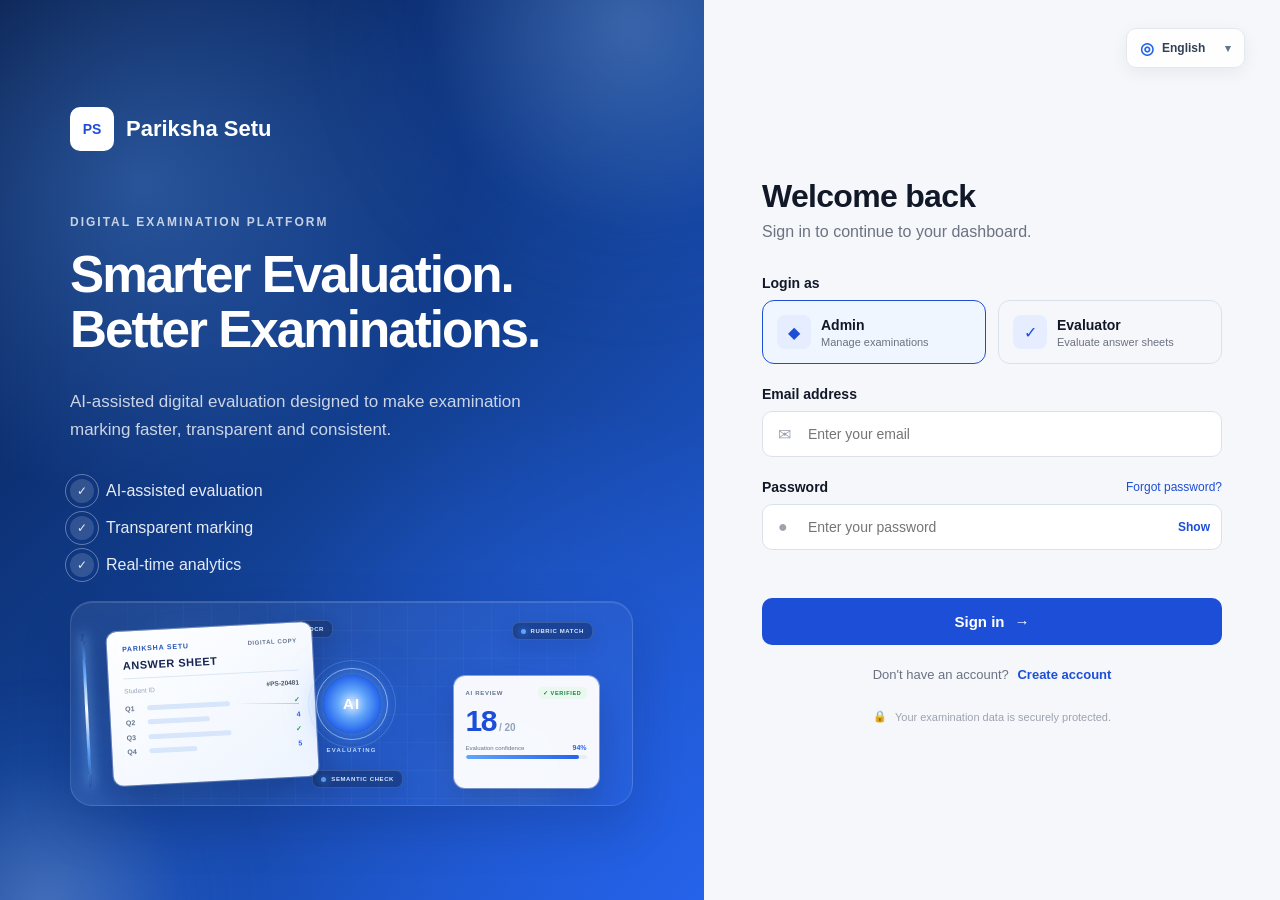
==== index.html @ c7a34004 "BUILD BASIC" ====
<!DOCTYPE html>
<html lang="en">

<head>
    <meta charset="UTF-8">

    <meta
        name="viewport"
        content="width=device-width, initial-scale=1.0"
    >

    <title>Pariksha Setu | Login</title>

    <!-- CSS -->
    <link rel="stylesheet" href="style.css">
</head>


<body>

    <!-- ==========================================
         MAIN LOGIN PAGE
    =========================================== -->

    <main class="login-page">


        <!-- ======================================
             LEFT BRANDING SECTION
        ======================================= -->

        <section class="brand-section">

            <div class="brand-content">


                <!-- =================================
                     LOGO
                ================================== -->

                <div class="logo">

                    <span class="logo-icon">
                        PS
                    </span>

                    <span class="logo-text">
                        Pariksha Setu
                    </span>

                </div>


                <!-- =================================
                     BRAND MESSAGE
                ================================== -->

                <div class="brand-message">

                    <p class="eyebrow">
                        DIGITAL EXAMINATION PLATFORM
                    </p>


                    <h1>
                        Smarter Evaluation.<br>
                        Better Examinations.
                    </h1>


                    <p class="description">
                        AI-assisted digital evaluation designed to make
                        examination marking faster, transparent and consistent.
                    </p>

                </div>


                <!-- =================================
                     FEATURES
                ================================== -->

                <div class="features">


                    <div class="feature">

                        <span>
                            ✓
                        </span>

                        <p>
                            AI-assisted evaluation
                        </p>

                    </div>


                    <div class="feature">

                        <span>
                            ✓
                        </span>

                        <p>
                            Transparent marking
                        </p>

                    </div>


                    <div class="feature">

                        <span>
                            ✓
                        </span>

                        <p>
                            Real-time analytics
                        </p>

                    </div>


                </div>


                <!-- ==========================================
                     AI EVALUATION VISUAL
                =========================================== -->

                <div
                    class="evaluation-visual"
                    aria-label="AI-assisted examination evaluation"
                >

                    <!-- Decorative background elements -->

                    <div class="visual-grid"></div>

                    <div class="visual-glow glow-one"></div>

                    <div class="visual-glow glow-two"></div>


                    <!-- =================================
                         ANSWER SHEET
                    ================================== -->

                    <div class="answer-sheet-card">

                        <div class="sheet-top">

                            <div class="sheet-brand">
                                PARIKSHA SETU
                            </div>

                            <div class="sheet-status">
                                DIGITAL COPY
                            </div>

                        </div>


                        <div class="sheet-title">
                            ANSWER SHEET
                        </div>


                        <div class="sheet-meta">

                            <span>
                                Student ID
                            </span>

                            <strong>
                                #PS-20481
                            </strong>

                        </div>


                        <div class="answer-lines">

                            <div class="answer-row">

                                <span class="question-number">
                                    Q1
                                </span>

                                <span class="answer-line long"></span>

                                <span class="check-mark">
                                    ✓
                                </span>

                            </div>


                            <div class="answer-row">

                                <span class="question-number">
                                    Q2
                                </span>

                                <span class="answer-line medium"></span>

                                <span class="mark-value">
                                    4
                                </span>

                            </div>


                            <div class="answer-row">

                                <span class="question-number">
                                    Q3
                                </span>

                                <span class="answer-line long"></span>

                                <span class="check-mark">
                                    ✓
                                </span>

                            </div>


                            <div class="answer-row">

                                <span class="question-number">
                                    Q4
                                </span>

                                <span class="answer-line short"></span>

                                <span class="mark-value">
                                    5
                                </span>

                            </div>

                        </div>


                        <!-- Scanning beam -->

                        <div class="scan-beam"></div>

                    </div>



                    <!-- =================================
                         AI PROCESSING CORE
                    ================================== -->

                    <div class="ai-processing">

                        <div class="ai-connection connection-one"></div>

                        <div class="ai-core">

                            <span class="ai-core-ring"></span>

                            <span class="ai-core-ring ring-two"></span>

                            <strong>
                                AI
                            </strong>

                        </div>

                        <div class="ai-label">
                            EVALUATING
                        </div>

                    </div>



                    <!-- =================================
                         AI DATA TAGS
                    ================================== -->

                    <div class="data-tag tag-ocr">

                        <span class="tag-dot"></span>

                        OCR

                    </div>


                    <div class="data-tag tag-semantic">

                        <span class="tag-dot"></span>

                        SEMANTIC CHECK

                    </div>


                    <div class="data-tag tag-rubric">

                        <span class="tag-dot"></span>

                        RUBRIC MATCH

                    </div>



                    <!-- =================================
                         RESULT CARD
                    ================================== -->

                    <div class="evaluation-result">

                        <div class="result-header">

                            <span>
                                AI REVIEW
                            </span>

                            <span class="verified-badge">
                                ✓ VERIFIED
                            </span>

                        </div>


                        <div class="result-score">

                            <strong>
                                18
                            </strong>

                            <span>
                                / 20
                            </span>

                        </div>


                        <div class="confidence">

                            <div class="confidence-label">

                                <span>
                                    Evaluation confidence
                                </span>

                                <strong>
                                    94%
                                </strong>

                            </div>


                            <div class="confidence-bar">

                                <span></span>

                            </div>

                        </div>

                    </div>



                    <!-- =================================
                         FLOW CONNECTION
                    ================================== -->

                    <div class="evaluation-flow">

                        <span></span>
                        <span></span>
                        <span></span>

                    </div>


                </div>


            </div>

        </section>



        <!-- ======================================
             LOGIN SECTION
        ======================================= -->

        <section class="login-section">


            <!-- =================================
                 LANGUAGE SELECTOR
            ================================== -->

            <div
                class="language-selector"
                id="languageSelector"
            >

                <button
                    type="button"
                    class="language-button"
                    id="languageButton"
                    aria-label="Change language"
                    aria-expanded="false"
                >

                    <span class="language-globe">
                        ◎
                    </span>

                    <span class="language-current">
                        English
                    </span>

                    <span class="language-arrow">
                        ▾
                    </span>

                </button>


                <div
                    class="language-menu"
                    id="languageMenu"
                >

                    <button
                        type="button"
                        class="language-option"
                        data-language="en"
                    >
                        English
                    </button>


                    <button
                        type="button"
                        class="language-option"
                        data-language="hi"
                    >
                        हिन्दी
                    </button>


                    <button
                        type="button"
                        class="language-option"
                        data-language="pa"
                    >
                        ਪੰਜਾਬੀ
                    </button>


                    <button
                        type="button"
                        class="language-option"
                        data-language="mr"
                    >
                        मराठी
                    </button>


                    <button
                        type="button"
                        class="language-option"
                        data-language="gu"
                    >
                        ગુજરાતી
                    </button>


                    <button
                        type="button"
                        class="language-option"
                        data-language="bn"
                    >
                        বাংলা
                    </button>


                    <button
                        type="button"
                        class="language-option"
                        data-language="ta"
                    >
                        தமிழ்
                    </button>


                    <button
                        type="button"
                        class="language-option"
                        data-language="te"
                    >
                        తెలుగు
                    </button>

                </div>

            </div>



            <!-- =================================
                 LOGIN CARD
            ================================== -->

            <div class="login-card">


                <!-- =================================
                     MOBILE LOGO
                ================================== -->

                <div class="mobile-logo">

                    <span class="logo-icon">
                        PS
                    </span>

                    <span class="logo-text">
                        Pariksha Setu
                    </span>

                </div>



                <!-- =================================
                     LOGIN HEADER
                ================================== -->

                <div class="login-header">

                    <h2>
                        Welcome back
                    </h2>

                    <p>
                        Sign in to continue to your dashboard.
                    </p>

                </div>



                <!-- =================================
                     LOGIN FORM
                ================================== -->

                <form id="loginForm">


                    <!-- =================================
                         ROLE SELECTION
                    ================================== -->

                    <div class="form-group">

                        <label>
                            Login as
                        </label>


                        <div class="role-selector">


                            <!-- ADMIN -->

                            <label class="role-option active">

                                <input
                                    type="radio"
                                    name="role"
                                    value="admin"
                                    checked
                                >


                                <span class="role-content">

                                    <span class="role-icon">
                                        ◆
                                    </span>


                                    <span>

                                        <strong>
                                            Admin
                                        </strong>

                                        <small>
                                            Manage examinations
                                        </small>

                                    </span>

                                </span>

                            </label>



                            <!-- EVALUATOR -->

                            <label class="role-option">

                                <input
                                    type="radio"
                                    name="role"
                                    value="evaluator"
                                >


                                <span class="role-content">

                                    <span class="role-icon">
                                        ✓
                                    </span>


                                    <span>

                                        <strong>
                                            Evaluator
                                        </strong>

                                        <small>
                                            Evaluate answer sheets
                                        </small>

                                    </span>

                                </span>

                            </label>


                        </div>

                    </div>



                    <!-- =================================
                         EMAIL
                    ================================== -->

                    <div class="form-group">

                        <label for="email">
                            Email address
                        </label>


                        <div class="input-wrapper">

                            <span class="input-icon">
                                ✉
                            </span>


                            <input
                                type="email"
                                id="email"
                                name="email"
                                placeholder="Enter your email"
                                autocomplete="email"
                                required
                            >

                        </div>

                    </div>



                    <!-- =================================
                         PASSWORD
                    ================================== -->

                    <div class="form-group">


                        <div class="password-label">

                            <label for="password">
                                Password
                            </label>


                            <a
                                href="#"
                                id="forgotPassword"
                            >
                                Forgot password?
                            </a>

                        </div>


                        <div class="input-wrapper">


                            <span class="input-icon">
                                ●
                            </span>


                            <input
                                type="password"
                                id="password"
                                name="password"
                                placeholder="Enter your password"
                                autocomplete="current-password"
                                required
                            >


                            <button
                                type="button"
                                class="password-toggle"
                                id="togglePassword"
                                aria-label="Show password"
                            >
                                Show
                            </button>


                        </div>

                    </div>



                    <!-- =================================
                         ERROR MESSAGE
                    ================================== -->

                    <p
                        id="loginError"
                        class="login-error"
                    ></p>



                    <!-- =================================
                         LOGIN BUTTON
                    ================================== -->

                    <button
                        type="submit"
                        class="login-button"
                    >

                        <span>
                            Sign in
                        </span>

                        <span>
                            →
                        </span>

                    </button>


                </form>



                <!-- =================================
                     CREATE ACCOUNT
                ================================== -->

                <div class="create-account">

                    <span>
                        Don't have an account?
                    </span>


                    <a href="register.html">
                        Create account
                    </a>

                </div>



                <!-- =================================
                     SECURITY MESSAGE
                ================================== -->

                <div class="security-note">

                    <span>
                        🔒
                    </span>


                    <p>
                        Your examination data is securely protected.
                    </p>

                </div>


            </div>

        </section>

    </main>



    <!-- ==========================================
         JAVASCRIPT
    =========================================== -->

    <!-- Existing login functionality -->
    <script src="login.js"></script>

    <!-- Language system -->
    <script src="language.js"></script>

</body>

</html>
---- style.css ----
* {
    margin: 0;
    padding: 0;
    box-sizing: border-box;
}

:root {
    --primary: #1d4ed8;
    --primary-dark: #1e40af;
    --background: #f5f7fb;
    --white: #ffffff;
    --text: #111827;
    --muted: #6b7280;
    --border: #dbe1ea;
}

body {
    font-family: Inter, Arial, sans-serif;
    background: var(--background);
    color: var(--text);
}

.create-account {
    text-align: center;
    margin-top: 22px;
    font-size: 13px;
    color: var(--muted);
}

.create-account a {
    color: var(--primary);
    font-weight: 600;
    text-decoration: none;
    margin-left: 5px;
}

.create-account a:hover {
    text-decoration: underline;
}


/* =========================
   PAGE
========================= */

.login-page {
    min-height: 100vh;
    display: grid;
    grid-template-columns: 1.1fr 0.9fr;
}


/* =========================
   BRAND SECTION
========================= */

.brand-section {
    background: linear-gradient(
        145deg,
        #0f2f73 0%,
        #1746a2 55%,
        #2563eb 100%
    );

    color: white;
    display: flex;
    align-items: center;
    padding: 70px 10%;
}

.brand-content {
    max-width: 600px;
}


/* Logo */

.logo {
    display: flex;
    align-items: center;
    gap: 12px;
    margin-bottom: 100px;
}

.logo-icon {
    width: 44px;
    height: 44px;

    display: flex;
    align-items: center;
    justify-content: center;

    background: white;
    color: var(--primary);

    border-radius: 10px;

    font-weight: 800;
    font-size: 14px;
}

.logo-text {
    font-size: 22px;
    font-weight: 700;
}


/* Heading */

.eyebrow {
    font-size: 12px;
    font-weight: 700;
    letter-spacing: 2px;
    opacity: 0.75;

    margin-bottom: 18px;
}

.brand-message h1 {
    font-size: clamp(40px, 4vw, 62px);
    line-height: 1.08;
    letter-spacing: -2px;

    margin-bottom: 24px;
}

.description {
    max-width: 500px;

    font-size: 17px;
    line-height: 1.7;

    color: rgba(255, 255, 255, 0.78);
}


/* Features */

.features {
    margin-top: 45px;

    display: flex;
    flex-direction: column;
    gap: 16px;
}

.feature {
    display: flex;
    align-items: center;
    gap: 12px;

    color: rgba(255, 255, 255, 0.9);
}

.feature span {
    width: 24px;
    height: 24px;

    display: flex;
    align-items: center;
    justify-content: center;

    border-radius: 50%;

    background: rgba(255, 255, 255, 0.15);

    font-size: 12px;
}


/* =========================
   LOGIN SECTION
========================= */

.login-section {
    display: flex;
    align-items: center;
    justify-content: center;

    padding: 50px;
}

.login-card {
    width: 100%;
    max-width: 460px;
}


/* Header */

.login-header {
    margin-bottom: 34px;
}

.login-header h2 {
    font-size: 32px;
    letter-spacing: -0.7px;

    margin-bottom: 8px;
}

.login-header p {
    color: var(--muted);
}


/* Mobile logo */

.mobile-logo {
    display: none;
}


/* =========================
   FORM
========================= */

.form-group {
    margin-bottom: 22px;
}

.form-group > label {
    display: block;

    font-size: 14px;
    font-weight: 600;

    margin-bottom: 9px;
}


/* Role selector */

.role-selector {
    display: grid;
    grid-template-columns: 1fr 1fr;
    gap: 12px;
}

.role-option {
    border: 1px solid var(--border);
    border-radius: 12px;

    padding: 14px;

    cursor: pointer;

    transition: 0.2s ease;
}

.role-option input {
    display: none;
}

.role-option.active {
    border-color: var(--primary);
    background: #eff6ff;
}

.role-content {
    display: flex;
    align-items: center;
    gap: 10px;
}

.role-icon {
    width: 34px;
    height: 34px;

    display: flex;
    align-items: center;
    justify-content: center;

    background: #e5edff;
    color: var(--primary);

    border-radius: 8px;
}

.role-content strong {
    display: block;
    font-size: 14px;
}

.role-content small {
    display: block;

    color: var(--muted);

    font-size: 11px;
    margin-top: 3px;
}


/* Inputs */

.input-wrapper {
    position: relative;
}

.input-wrapper input {
    width: 100%;

    padding: 14px 45px;

    border: 1px solid var(--border);
    border-radius: 10px;

    outline: none;

    font-size: 14px;

    transition: 0.2s ease;
}

.input-wrapper input:focus {
    border-color: var(--primary);

    box-shadow: 0 0 0 3px rgba(37, 99, 235, 0.1);
}

.input-icon {
    position: absolute;

    left: 16px;
    top: 50%;

    transform: translateY(-50%);

    color: #9ca3af;
}

.password-toggle {
    position: absolute;

    right: 12px;
    top: 50%;

    transform: translateY(-50%);

    border: none;
    background: none;

    color: var(--primary);

    font-size: 12px;
    font-weight: 600;

    cursor: pointer;
}


/* Forgot password */

.password-label {
    display: flex;
    align-items: center;
    justify-content: space-between;

    margin-bottom: 9px;
}

.password-label label {
    font-size: 14px;
    font-weight: 600;
}

.password-label a {
    font-size: 12px;
    color: var(--primary);

    text-decoration: none;
}


/* Error */

.login-error {
    min-height: 18px;

    color: #dc2626;

    font-size: 13px;

    margin-bottom: 8px;
}


/* Login button */

.login-button {
    width: 100%;

    border: none;
    border-radius: 10px;

    padding: 15px;

    background: var(--primary);
    color: white;

    font-size: 15px;
    font-weight: 700;

    cursor: pointer;

    display: flex;
    align-items: center;
    justify-content: center;
    gap: 10px;

    transition: 0.2s ease;
}

.login-button:hover {
    background: var(--primary-dark);
    transform: translateY(-1px);
}


/* Security */

.security-note {
    display: flex;
    justify-content: center;
    align-items: center;

    gap: 8px;

    margin-top: 28px;

    color: #9ca3af;

    font-size: 11px;
}


/* =========================
   RESPONSIVE
========================= */

@media (max-width: 900px) {

    .login-page {
        grid-template-columns: 1fr;
    }

    .brand-section {
        display: none;
    }

    .login-section {
        min-height: 100vh;

        padding: 30px 20px;
    }

    .mobile-logo {
        display: flex;
        align-items: center;
        gap: 10px;

        margin-bottom: 50px;
    }

    .mobile-logo .logo-icon {
        width: 38px;
        height: 38px;
    }

    .mobile-logo .logo-text {
        color: var(--text);
        font-size: 20px;
    }
}


@media (max-width: 450px) {

    .role-selector {
        grid-template-columns: 1fr;
    }

    .login-header h2 {
        font-size: 28px;
    }
}
/* =========================================================
   PARIKSHA SETU — CINEMATIC AI LOGIN ANIMATION
========================================================= */

.login-page {
    position: relative;
    overflow: hidden;
}


/* =========================================================
   LEFT SIDE — ANIMATED AI ENVIRONMENT
========================================================= */

.brand-section {
    position: relative;
    overflow: hidden;

    background:
        radial-gradient(
            circle at 20% 20%,
            rgba(96, 165, 250, 0.35),
            transparent 35%
        ),
        radial-gradient(
            circle at 80% 80%,
            rgba(37, 99, 235, 0.45),
            transparent 35%
        ),
        linear-gradient(
            135deg,
            #061b49,
            #123f91,
            #2563eb
        );
}


/* =========================================================
   GIANT ORB 1
========================================================= */

.brand-section::before {

    content: "";

    position: absolute;

    width: 650px;
    height: 650px;

    border-radius: 50%;

    top: -300px;
    right: -250px;

    background:
        radial-gradient(
            circle,
            rgba(147, 197, 253, 0.32),
            rgba(37, 99, 235, 0.08) 45%,
            transparent 70%
        );

    filter: blur(8px);

    animation:
        orbitalMovement 12s ease-in-out infinite,
        orbPulse 5s ease-in-out infinite;

    pointer-events: none;
}


@keyframes orbitalMovement {

    0% {
        transform: translate(0, 0) rotate(0deg);
    }

    25% {
        transform: translate(-80px, 80px) rotate(90deg);
    }

    50% {
        transform: translate(-20px, 160px) rotate(180deg);
    }

    75% {
        transform: translate(70px, 80px) rotate(270deg);
    }

    100% {
        transform: translate(0, 0) rotate(360deg);
    }

}


@keyframes orbPulse {

    0%,
    100% {
        opacity: 0.55;
        scale: 1;
    }

    50% {
        opacity: 1;
        scale: 1.15;
    }

}


/* =========================================================
   GIANT ORB 2
========================================================= */

.brand-section::after {

    content: "";

    position: absolute;

    width: 450px;
    height: 450px;

    border-radius: 50%;

    bottom: -230px;
    left: -180px;

    background:
        radial-gradient(
            circle,
            rgba(191, 219, 254, 0.28),
            rgba(59, 130, 246, 0.08) 45%,
            transparent 70%
        );

    filter: blur(10px);

    animation:
        secondOrb 10s ease-in-out infinite alternate;

    pointer-events: none;
}


@keyframes secondOrb {

    from {
        transform: translate(0, 0) scale(1);
    }

    to {
        transform: translate(180px, -100px) scale(1.25);
    }

}


/* =========================================================
   CONTENT DEPTH
========================================================= */

.brand-content {
    position: relative;

    z-index: 10;

    animation: cinematicEntrance 1.2s
        cubic-bezier(.16, 1, .3, 1)
        both;
}


@keyframes cinematicEntrance {

    from {
        opacity: 0;

        transform:
            perspective(1000px)
            translateX(-100px)
            rotateY(8deg)
            scale(0.94);

        filter: blur(8px);
    }

    to {
        opacity: 1;

        transform:
            perspective(1000px)
            translateX(0)
            rotateY(0)
            scale(1);

        filter: blur(0);
    }

}


/* =========================================================
   LOGO — GLOWING
========================================================= */

.logo-icon {

    position: relative;

    box-shadow:
        0 0 0 rgba(255,255,255,0);

    animation: logoGlow 3s ease-in-out infinite;
}


@keyframes logoGlow {

    0%,
    100% {

        box-shadow:
            0 0 0 rgba(255,255,255,0);

    }

    50% {

        box-shadow:
            0 0 30px rgba(255,255,255,0.35),
            0 0 60px rgba(96,165,250,0.25);

    }

}


/* =========================================================
   HEADING — LIGHT SWEEP
========================================================= */

.brand-message h1 {

    position: relative;

    background:
        linear-gradient(
            110deg,
            #ffffff 35%,
            #bfdbfe 50%,
            #ffffff 65%
        );

    background-size: 250% 100%;

    -webkit-background-clip: text;
    background-clip: text;

    -webkit-text-fill-color: transparent;

    animation: textShimmer 5s linear infinite;
}


@keyframes textShimmer {

    0% {
        background-position: 200% center;
    }

    100% {
        background-position: -50% center;
    }

}


/* =========================================================
   EYEBROW
========================================================= */

.eyebrow {

    animation:
        eyebrowReveal 1s
        cubic-bezier(.16,1,.3,1)
        0.3s
        both;
}


@keyframes eyebrowReveal {

    from {

        opacity: 0;

        letter-spacing: 10px;

        transform: translateY(15px);

    }

    to {

        opacity: 0.75;

        letter-spacing: 2px;

        transform: translateY(0);

    }

}


/* =========================================================
   DESCRIPTION
========================================================= */

.description {

    animation:
        descriptionReveal 1s
        ease
        0.7s
        both;
}


@keyframes descriptionReveal {

    from {

        opacity: 0;

        transform: translateY(20px);

        filter: blur(5px);

    }

    to {

        opacity: 1;

        transform: translateY(0);

        filter: blur(0);

    }

}


/* =========================================================
   FEATURES — CASCADE
========================================================= */

.feature {

    opacity: 0;

    animation:
        featureEntrance
        0.7s
        cubic-bezier(.16,1,.3,1)
        forwards;
}


.feature:nth-child(1) {
    animation-delay: 1s;
}


.feature:nth-child(2) {
    animation-delay: 1.15s;
}


.feature:nth-child(3) {
    animation-delay: 1.3s;
}


@keyframes featureEntrance {

    from {

        opacity: 0;

        transform:
            translateX(-40px)
            scale(0.9);

    }

    to {

        opacity: 1;

        transform:
            translateX(0)
            scale(1);

    }

}


/* =========================================================
   FEATURE ICON — ENERGY PULSE
========================================================= */

.feature span {

    position: relative;

    transition: transform 0.3s ease;
}


.feature span::after {

    content: "";

    position: absolute;

    inset: -5px;

    border-radius: 50%;

    border: 1px solid
        rgba(255,255,255,0.35);

    animation:
        energyPulse 2.5s
        ease-out
        infinite;

}


@keyframes energyPulse {

    0% {

        opacity: 0;

        transform: scale(0.8);

    }

    40% {

        opacity: 1;

    }

    100% {

        opacity: 0;

        transform: scale(1.7);

    }

}


/* =========================================================
   RIGHT LOGIN PANEL
========================================================= */

.login-card {

    animation:
        loginCinematic
        1s
        cubic-bezier(.16,1,.3,1)
        0.2s
        both;
}


@keyframes loginCinematic {

    from {

        opacity: 0;

        transform:
            perspective(1200px)
            translateX(100px)
            rotateY(-8deg)
            scale(0.94);

        filter: blur(7px);

    }

    to {

        opacity: 1;

        transform:
            perspective(1200px)
            translateX(0)
            rotateY(0)
            scale(1);

        filter: blur(0);

    }

}


/* =========================================================
   ROLE CARDS — ENERGY BORDER
========================================================= */

.role-option {

    position: relative;

    overflow: hidden;

    transition:
        transform 0.3s ease,
        box-shadow 0.3s ease;
}


.role-option::before {

    content: "";

    position: absolute;

    inset: -2px;

    background:
        linear-gradient(
            120deg,
            transparent 20%,
            rgba(37,99,235,0.7),
            transparent 80%
        );

    transform:
        translateX(-120%);

    transition:
        transform 0.6s ease;

    pointer-events: none;

}


.role-option:hover::before {

    transform:
        translateX(120%);

}


.role-option:hover {

    transform:
        translateY(-4px)
        scale(1.015);

    box-shadow:
        0 15px 35px
        rgba(37,99,235,0.12);

}


.role-option.active {

    animation:
        roleActivate
        0.45s
        cubic-bezier(.16,1,.3,1);

}


@keyframes roleActivate {

    0% {
        transform: scale(0.96);
    }

    60% {
        transform: scale(1.025);
    }

    100% {
        transform: scale(1);
    }

}


/* =========================================================
   INPUT FOCUS
========================================================= */

.input-wrapper input {

    transition:
        border-color 0.3s ease,
        box-shadow 0.3s ease,
        transform 0.3s ease;

}


.input-wrapper input:focus {

    transform:
        translateY(-2px);

    box-shadow:
        0 8px 25px
        rgba(37,99,235,0.08),
        0 0 0 3px
        rgba(37,99,235,0.08);

}


/* =========================================================
   LOGIN BUTTON — LIGHT BEAM
========================================================= */

.login-button {

    position: relative;

    overflow: hidden;

    transition:
        transform 0.3s ease,
        box-shadow 0.3s ease;

}


.login-button::before {

    content: "";

    position: absolute;

    top: -50%;

    left: -120%;

    width: 70%;

    height: 200%;

    background:
        linear-gradient(
            90deg,
            transparent,
            rgba(255,255,255,0.4),
            transparent
        );

    transform:
        rotate(20deg);

    transition:
        left 0.7s ease;

}


.login-button:hover::before {

    left: 150%;

}


.login-button:hover {

    transform:
        translateY(-3px);

    box-shadow:
        0 15px 35px
        rgba(37,99,235,0.3);

}


.login-button span:last-child {

    display: inline-block;

    transition:
        transform 0.3s ease;

}


.login-button:hover span:last-child {

    transform:
        translateX(7px);

}


/* =========================================================
   CREATE ACCOUNT
========================================================= */

.create-account a {

    position: relative;

    transition:
        color 0.25s ease;

}


.create-account a:hover {

    color: #1d4ed8;

}


/* =========================================================
   SECURITY
========================================================= */

.security-note {

    animation:
        fadeIn 1s
        ease
        1.3s
        both;

}


@keyframes fadeIn {

    from {
        opacity: 0;
    }

    to {
        opacity: 1;
    }

}


/* =========================================================
   REDUCED MOTION
========================================================= */

@media (prefers-reduced-motion: reduce) {

    *,
    *::before,
    *::after {

        animation-duration: 0.01ms !important;

        animation-iteration-count: 1 !important;

        transition-duration: 0.01ms !important;

    }

}
/* =========================================================
   ADMIN DASHBOARD
========================================================= */

.admin-page {
    margin: 0;
    background: #f5f7fb;
    color: #111827;
}


/* =========================================
   SIDEBAR
========================================= */

.admin-sidebar {
    position: fixed;

    left: 0;
    top: 0;
    bottom: 0;

    width: 255px;

    background: #0b1f4d;
    color: white;

    display: flex;
    flex-direction: column;

    padding: 24px 16px;

    z-index: 100;
}


.admin-logo {
    display: flex;
    align-items: center;

    gap: 12px;

    padding: 4px 10px 30px;
}


.admin-logo-icon {
    width: 42px;
    height: 42px;

    border-radius: 10px;

    background: white;
    color: #1d4ed8;

    display: flex;
    align-items: center;
    justify-content: center;

    font-weight: 800;
}


.admin-logo strong {
    display: block;

    font-size: 16px;
}


.admin-logo small {
    display: block;

    margin-top: 3px;

    color: #93a4c7;

    font-size: 11px;
}


/* =========================================
   NAVIGATION
========================================= */

.admin-nav {
    display: flex;
    flex-direction: column;

    gap: 5px;
}


.nav-title {
    margin: 20px 10px 7px;

    color: #7185ae;

    font-size: 10px;
    font-weight: 700;

    letter-spacing: 1.5px;
}


.nav-item {
    width: 100%;

    border: none;
    background: transparent;

    color: #b8c5dd;

    padding: 11px 13px;

    border-radius: 8px;

    display: flex;
    align-items: center;

    gap: 12px;

    text-align: left;

    font-size: 13px;

    cursor: pointer;

    transition: 0.2s ease;
}


.nav-item span {
    width: 20px;

    text-align: center;

    font-size: 16px;
}


.nav-item:hover {
    background: rgba(255,255,255,0.07);
    color: white;
}


.nav-item.active {
    background: #2563eb;
    color: white;

    box-shadow:
        0 7px 20px rgba(37,99,235,0.25);
}


/* =========================================
   SIDEBAR BOTTOM
========================================= */

.sidebar-bottom {
    margin-top: auto;
}


.admin-profile {
    display: flex;

    align-items: center;

    gap: 10px;

    padding: 13px;

    border-top:
        1px solid rgba(255,255,255,0.08);
}


.profile-avatar {
    width: 34px;
    height: 34px;

    border-radius: 50%;

    background: #2563eb;

    display: flex;
    align-items: center;
    justify-content: center;

    font-weight: 700;
}


.admin-profile strong {
    display: block;

    font-size: 12px;
}


.admin-profile small {
    color: #7185ae;

    font-size: 10px;
}


.logout-link {
    display: block;

    padding: 10px 13px;

    color: #94a3b8;

    text-decoration: none;

    font-size: 12px;
}


.logout-link:hover {
    color: white;
}


/* =========================================
   MAIN
========================================= */

.admin-main {
    margin-left: 255px;

    min-height: 100vh;

    padding: 35px 42px;
}


/* =========================================
   TOP BAR
========================================= */

.admin-topbar {
    display: flex;

    align-items: center;
    justify-content: space-between;

    margin-bottom: 28px;
}


.page-eyebrow {
    margin: 0 0 5px;

    color: #2563eb;

    font-size: 10px;
    font-weight: 700;

    letter-spacing: 1.5px;
}


.admin-topbar h1 {
    margin: 0;

    font-size: 28px;

    letter-spacing: -0.6px;
}


.topbar-actions {
    display: flex;
    align-items: center;

    gap: 18px;
}


.notification-button {
    position: relative;

    width: 38px;
    height: 38px;

    border: 1px solid #e2e8f0;

    background: white;

    border-radius: 9px;

    cursor: pointer;
}


.notification-button span {
    position: absolute;

    width: 6px;
    height: 6px;

    background: #ef4444;

    border-radius: 50%;

    top: 8px;
    right: 8px;
}


.admin-date {
    border-left: 1px solid #e2e8f0;

    padding-left: 18px;
}


.admin-date small {
    display: block;

    color: #94a3b8;

    font-size: 10px;
}


.admin-date strong {
    font-size: 12px;
}


/* =========================================
   SECTIONS
========================================= */

.admin-section {
    display: none;
}


.admin-section.active {
    display: block;

    animation:
        adminFadeIn
        0.35s ease;
}


@keyframes adminFadeIn {

    from {
        opacity: 0;
        transform: translateY(8px);
    }

    to {
        opacity: 1;
        transform: translateY(0);
    }

}


/* =========================================
   WELCOME BANNER
========================================= */

.welcome-banner {
    position: relative;

    overflow: hidden;

    display: flex;
    justify-content: space-between;

    background:
        linear-gradient(
            120deg,
            #0f2f73,
            #2563eb
        );

    color: white;

    border-radius: 15px;

    padding: 25px 28px;

    margin-bottom: 22px;
}


.welcome-banner p {
    margin: 0 0 6px;

    font-size: 9px;

    letter-spacing: 1.5px;

    opacity: 0.7;
}


.welcome-banner h2 {
    margin: 0 0 6px;

    font-size: 22px;
}


.welcome-banner span {
    font-size: 12px;

    opacity: 0.78;
}


.banner-decoration {
    font-size: 80px;

    opacity: 0.08;

    line-height: 0.7;
}


/* =========================================
   STATISTICS
========================================= */

.stats-grid {
    display: grid;

    grid-template-columns:
        repeat(4, 1fr);

    gap: 15px;

    margin-bottom: 20px;
}


.stat-card {
    background: white;

    border: 1px solid #e7ebf2;

    border-radius: 13px;

    padding: 18px;

    display: flex;
    align-items: center;

    gap: 13px;

    transition: 0.25s ease;
}


.stat-card:hover {
    transform: translateY(-3px);

    box-shadow:
        0 12px 30px
        rgba(15,23,42,0.07);
}


.stat-icon {
    width: 42px;
    height: 42px;

    border-radius: 10px;

    display: flex;
    align-items: center;
    justify-content: center;

    font-weight: 700;
}


.stat-icon.blue {
    background: #eaf2ff;
    color: #2563eb;
}


.stat-icon.purple {
    background: #f1eaff;
    color: #7c3aed;
}


.stat-icon.green {
    background: #e8f8ef;
    color: #16a34a;
}


.stat-icon.orange {
    background: #fff3df;
    color: #ea580c;
}


.stat-card span {
    display: block;

    color: #64748b;

    font-size: 10px;
}


.stat-card strong {
    display: block;

    margin-top: 3px;

    font-size: 22px;
}


.stat-card small {
    display: block;

    margin-top: 2px;

    color: #94a3b8;

    font-size: 9px;
}


/* =========================================
   DASHBOARD GRID
========================================= */

.dashboard-grid {
    display: grid;

    grid-template-columns:
        1.7fr 1fr;

    gap: 20px;

    margin-bottom: 20px;
}


.dashboard-card {
    background: white;

    border: 1px solid #e7ebf2;

    border-radius: 13px;

    padding: 22px;

    margin-bottom: 20px;
}


.dashboard-card.large {
    margin-bottom: 0;
}


.card-header {
    display: flex;

    justify-content: space-between;
    align-items: center;

    margin-bottom: 18px;
}


.card-header h3 {
    margin: 0;

    font-size: 15px;
}


.card-header p {
    margin: 4px 0 0;

    color: #94a3b8;

    font-size: 10px;
}


.text-button {
    border: none;

    background: none;

    color: #2563eb;

    font-size: 11px;

    cursor: pointer;
}


/* =========================================
   EXAM LIST
========================================= */

.exam-list {
    display: flex;
    flex-direction: column;

    gap: 3px;
}


.exam-row {
    display: grid;

    grid-template-columns:
        1.3fr 1fr auto;

    align-items: center;

    gap: 15px;

    padding: 12px 0;

    border-top: 1px solid #f0f2f6;
}


.exam-info {
    display: flex;
    align-items: center;

    gap: 10px;
}


.exam-icon {
    width: 32px;
    height: 32px;

    background: #eff6ff;
    color: #2563eb;

    border-radius: 8px;

    display: flex;
    align-items: center;
    justify-content: center;

    font-weight: 700;

    font-size: 12px;
}


.exam-info strong {
    display: block;

    font-size: 11px;
}


.exam-info small {
    display: block;

    margin-top: 3px;

    color: #94a3b8;

    font-size: 9px;
}


.progress-label {
    text-align: right;

    color: #64748b;

    font-size: 9px;

    margin-bottom: 4px;
}


.progress {
    height: 5px;

    background: #edf0f5;

    border-radius: 10px;

    overflow: hidden;
}


.progress span {
    display: block;

    height: 100%;

    background: #2563eb;

    border-radius: inherit;
}


.status-pill {
    padding: 5px 8px;

    border-radius: 20px;

    font-size: 8px;

    white-space: nowrap;
}


.progress-status {
    background: #fff5e8;
    color: #d97706;
}


.completed-status {
    background: #e9f8ef;
    color: #15803d;
}


/* =========================================
   QUICK ACTIONS
========================================= */

.quick-actions {
    display: flex;
    flex-direction: column;

    gap: 8px;
}


.quick-actions button {
    border: 1px solid #edf0f4;

    background: white;

    border-radius: 9px;

    padding: 10px;

    display: flex;
    align-items: center;

    gap: 10px;

    text-align: left;

    cursor: pointer;

    transition: 0.2s ease;
}


.quick-actions button:hover {
    background: #f8faff;

    border-color: #bfdbfe;

    transform: translateX(3px);
}


.quick-actions button > span {
    width: 30px;
    height: 30px;

    border-radius: 7px;

    background: #eff6ff;
    color: #2563eb;

    display: flex;
    align-items: center;
    justify-content: center;
}


.quick-actions strong {
    display: block;

    font-size: 10px;
}


.quick-actions small {
    display: block;

    margin-top: 2px;

    color: #94a3b8;

    font-size: 8px;
}


/* =========================================
   EVALUATION OVERVIEW
========================================= */

.evaluation-overview {
    display: flex;

    align-items: center;

    gap: 50px;
}


.evaluation-progress {
    padding: 5px;
}


.progress-circle {
    width: 125px;
    height: 125px;

    border-radius: 50%;

    background:
        conic-gradient(
            #2563eb calc(var(--progress) * 1%),
            #e9eef6 0
        );

    display: flex;
    align-items: center;
    justify-content: center;
}


.progress-circle::before {
    content: "";

    position: absolute;
}


.progress-circle > div {
    width: 93px;
    height: 93px;

    border-radius: 50%;

    background: white;

    display: flex;
    flex-direction: column;

    align-items: center;
    justify-content: center;
}


.progress-circle strong {
    font-size: 23px;
}


.progress-circle span {
    color: #94a3b8;

    font-size: 9px;
}


.evaluation-stats {
    display: grid;

    grid-template-columns:
        repeat(4, 1fr);

    flex: 1;

    gap: 20px;
}


.evaluation-stats > div {
    display: flex;

    flex-direction: column;

    gap: 3px;
}


.evaluation-stats strong {
    font-size: 20px;
}


.evaluation-stats small {
    color: #94a3b8;

    font-size: 9px;
}


.dot {
    width: 7px;
    height: 7px;

    border-radius: 50%;
}


.dot.evaluated {
    background: #16a34a;
}


.dot.pending {
    background: #f59e0b;
}


.dot.flagged {
    background: #ef4444;
}


.dot.review {
    background: #8b5cf6;
}


/* =========================================
   PLACEHOLDER SECTIONS
========================================= */

.section-placeholder {
    min-height: 450px;

    background: white;

    border: 1px solid #e7ebf2;

    border-radius: 15px;

    display: flex;

    flex-direction: column;

    align-items: center;
    justify-content: center;

    text-align: center;
}


.section-placeholder > span {
    width: 55px;
    height: 55px;

    border-radius: 15px;

    background: #eff6ff;
    color: #2563eb;

    display: flex;
    align-items: center;
    justify-content: center;

    font-size: 22px;

    margin-bottom: 15px;
}


.section-placeholder h2 {
    margin: 0 0 7px;

    font-size: 20px;
}


.section-placeholder p {
    color: #94a3b8;

    font-size: 12px;
}


/* =========================================
   RESPONSIVE
========================================= */

@media (max-width: 1100px) {

    .stats-grid {
        grid-template-columns:
            repeat(2, 1fr);
    }

    .dashboard-grid {
        grid-template-columns: 1fr;
    }

}


@media (max-width: 800px) {

    .admin-sidebar {
        width: 70px;

        padding: 20px 8px;
    }

    .admin-logo div,
    .nav-title,
    .nav-item:not(.active)::after,
    .nav-item {
        font-size: 0;
    }

    .nav-item span {
        font-size: 17px;
    }

    .admin-logo {
        justify-content: center;
    }

    .admin-logo-icon {
        width: 38px;
        height: 38px;
    }

    .admin-main {
        margin-left: 70px;

        padding: 25px 20px;
    }

    .admin-profile div:not(.profile-avatar),
    .logout-link {
        display: none;
    }

    .evaluation-stats {
        grid-template-columns:
            repeat(2, 1fr);
    }

}


@media (max-width: 600px) {

    .stats-grid {
        grid-template-columns: 1fr;
    }

    .admin-topbar {
        align-items: flex-start;
    }

    .admin-date {
        display: none;
    }

    .exam-row {
        grid-template-columns: 1fr;
    }

    .evaluation-overview {
        flex-direction: column;
        align-items: flex-start;
    }

}


/* =========================================================
   PARIKSHA SETU LOGIN — AI EVALUATION VISUAL
   Added without changing the existing login/dashboard styles
========================================================= */

/* Keep the login screen inside the viewport */
html,
body {
    min-height: 100%;
    overflow: hidden;
}

.login-page {
    height: 100vh;
    min-height: 0;
    overflow: hidden;
}

.brand-section {
    min-height: 0;
    height: 100vh;
    padding-top: 42px;
    padding-bottom: 28px;
    overflow: hidden;
}

.brand-content {
    width: 100%;
    max-width: 600px;
}

/* Give the new visual enough room without creating page scroll */
.logo {
    margin-bottom: 52px;
}

.features {
    margin-top: 28px;
    gap: 11px;
}


/* =========================================================
   VISUAL CONTAINER
========================================================= */

.evaluation-visual {
    position: relative;
    width: 100%;
    height: 205px;
    margin-top: 18px;
    overflow: hidden;
    border-radius: 22px;
    border: 1px solid rgba(255,255,255,.13);
    background:
        linear-gradient(
            135deg,
            rgba(255,255,255,.075),
            rgba(255,255,255,.025)
        );
    box-shadow:
        inset 0 1px 0 rgba(255,255,255,.12),
        0 20px 50px rgba(3,18,58,.18);
}


/* subtle technical grid */

.visual-grid {
    position: absolute;
    inset: 0;
    opacity: .16;
    background-image:
        linear-gradient(
            rgba(255,255,255,.18) 1px,
            transparent 1px
        ),
        linear-gradient(
            90deg,
            rgba(255,255,255,.18) 1px,
            transparent 1px
        );
    background-size: 28px 28px;
    mask-image: linear-gradient(
        90deg,
        transparent,
        black 18%,
        black 82%,
        transparent
    );
}


/* ambient glows */

.visual-glow {
    position: absolute;
    border-radius: 50%;
    pointer-events: none;
    filter: blur(24px);
}

.glow-one {
    width: 150px;
    height: 150px;
    left: 8%;
    top: 15%;
    background: rgba(96,165,250,.16);
    animation: evaluationGlow 5s ease-in-out infinite;
}

.glow-two {
    width: 130px;
    height: 130px;
    right: 10%;
    bottom: -35px;
    background: rgba(147,197,253,.12);
    animation: evaluationGlow 6s ease-in-out infinite reverse;
}

@keyframes evaluationGlow {
    0%, 100% {
        transform: scale(1) translate(0,0);
        opacity: .55;
    }

    50% {
        transform: scale(1.18) translate(8px,-8px);
        opacity: 1;
    }
}


/* =========================================================
   ANSWER SHEET
========================================================= */

.answer-sheet-card {
    position: absolute;
    left: 7%;
    top: 25px;

    width: 205px;
    height: 154px;

    padding: 14px 15px;

    border-radius: 10px;

    background:
        linear-gradient(
            145deg,
            #ffffff,
            #edf4ff
        );

    color: #172554;

    box-shadow:
        0 18px 35px rgba(3,18,58,.25),
        0 0 0 1px rgba(255,255,255,.35);

    transform:
        rotate(-3deg);

    animation:
        sheetFloat 4.5s ease-in-out infinite;

    z-index: 5;
}

@keyframes sheetFloat {
    0%, 100% {
        transform: translateY(0) rotate(-3deg);
    }

    50% {
        transform: translateY(-5px) rotate(-2deg);
    }
}

.sheet-top {
    display: flex;
    align-items: center;
    justify-content: space-between;
    margin-bottom: 7px;
}

.sheet-brand {
    font-size: 7px;
    font-weight: 800;
    letter-spacing: .8px;
    color: #2454b8;
}

.sheet-status {
    font-size: 6px;
    font-weight: 700;
    letter-spacing: .6px;
    color: #64748b;
}

.sheet-title {
    font-size: 11px;
    font-weight: 800;
    letter-spacing: .5px;
    padding-bottom: 7px;
    border-bottom: 1px solid #dbe7f5;
}

.sheet-meta {
    display: flex;
    justify-content: space-between;
    margin-top: 8px;
    color: #94a3b8;
    font-size: 6.5px;
}

.sheet-meta strong {
    color: #475569;
    font-size: 6.5px;
}

.answer-lines {
    display: flex;
    flex-direction: column;
    gap: 7px;
    margin-top: 10px;
}

.answer-row {
    display: flex;
    align-items: center;
    gap: 7px;
}

.question-number {
    width: 15px;
    color: #64748b;
    font-size: 7px;
    font-weight: 800;
}

.answer-line {
    height: 5px;
    border-radius: 5px;
    background: #d7e6fa;
}

.answer-line.long {
    width: 83px;
}

.answer-line.medium {
    width: 62px;
}

.answer-line.short {
    width: 48px;
}

.check-mark,
.mark-value {
    margin-left: auto;
    font-size: 7px;
    font-weight: 800;
}

.check-mark {
    color: #16a34a;
}

.mark-value {
    color: #2563eb;
}


/* scanning beam */

.scan-beam {
    position: absolute;
    top: 0;
    left: -25px;
    width: 3px;
    height: 100%;
    background: linear-gradient(
        180deg,
        transparent,
        #60a5fa,
        #ffffff,
        #60a5fa,
        transparent
    );
    box-shadow:
        0 0 12px rgba(147,197,253,.9),
        0 0 28px rgba(59,130,246,.6);

    animation: scanAnswerSheet 3.2s ease-in-out infinite;
}

@keyframes scanAnswerSheet {
    0%, 15% {
        left: -25px;
        opacity: 0;
    }

    25% {
        opacity: 1;
    }

    75% {
        opacity: 1;
    }

    90%, 100% {
        left: 225px;
        opacity: 0;
    }
}


/* =========================================================
   AI CORE
========================================================= */

.ai-processing {
    position: absolute;
    left: 50%;
    top: 50%;
    width: 92px;
    height: 92px;
    transform: translate(-50%, -50%);
    z-index: 10;
}

.ai-core {
    position: absolute;
    left: 50%;
    top: 50%;

    width: 58px;
    height: 58px;

    transform: translate(-50%, -50%);

    display: flex;
    align-items: center;
    justify-content: center;

    border-radius: 50%;

    background:
        radial-gradient(
            circle,
            #dbeafe 0%,
            #60a5fa 35%,
            #2563eb 70%,
            #123f91 100%
        );

    color: white;

    box-shadow:
        0 0 18px rgba(96,165,250,.65),
        0 0 42px rgba(37,99,235,.35);

    animation: aiCorePulse 2.5s ease-in-out infinite;
}

.ai-core strong {
    position: relative;
    z-index: 5;
    font-size: 15px;
    letter-spacing: 1px;
}

.ai-core-ring {
    position: absolute;
    inset: -7px;
    border: 1px solid rgba(191,219,254,.65);
    border-radius: 50%;
    animation: aiRing 3s linear infinite;
}

.ai-core-ring.ring-two {
    inset: -15px;
    border-color: rgba(147,197,253,.25);
    animation-duration: 4.5s;
    animation-direction: reverse;
}

@keyframes aiCorePulse {
    0%, 100% {
        transform: translate(-50%,-50%) scale(1);
    }

    50% {
        transform: translate(-50%,-50%) scale(1.08);
    }
}

@keyframes aiRing {
    to {
        transform: rotate(360deg);
    }
}

.ai-label {
    position: absolute;
    left: 50%;
    bottom: -3px;
    transform: translateX(-50%);

    white-space: nowrap;

    color: #bfdbfe;
    font-size: 6px;
    font-weight: 800;
    letter-spacing: 1.2px;
}


/* =========================================================
   DATA TAGS
========================================================= */

.data-tag {
    position: absolute;

    display: flex;
    align-items: center;
    gap: 5px;

    padding: 5px 8px;

    border: 1px solid rgba(191,219,254,.18);
    border-radius: 7px;

    background: rgba(5,28,72,.42);

    color: #dbeafe;

    font-size: 6px;
    font-weight: 700;
    letter-spacing: .6px;

    backdrop-filter: blur(8px);

    box-shadow:
        0 7px 20px rgba(3,18,58,.12);

    animation: tagFloat 3.5s ease-in-out infinite;
}

.tag-dot {
    width: 5px;
    height: 5px;
    border-radius: 50%;
    background: #60a5fa;
    box-shadow: 0 0 8px rgba(96,165,250,.8);
}

.tag-ocr {
    left: 39%;
    top: 18px;
}

.tag-semantic {
    left: 43%;
    bottom: 17px;
    animation-delay: .8s;
}

.tag-rubric {
    right: 7%;
    top: 20px;
    animation-delay: 1.4s;
}

@keyframes tagFloat {
    0%, 100% {
        transform: translateY(0);
        opacity: .78;
    }

    50% {
        transform: translateY(-4px);
        opacity: 1;
    }
}


/* =========================================================
   CONNECTION LINE
========================================================= */

.connection-one {
    position: absolute;

    left: -72px;
    top: 45px;

    width: 65px;
    height: 1px;

    background:
        linear-gradient(
            90deg,
            transparent,
            rgba(147,197,253,.8)
        );

    transform-origin: right center;

    animation: connectionPulse 2s ease-in-out infinite;
}

@keyframes connectionPulse {
    0%, 100% {
        opacity: .25;
        transform: scaleX(.7);
    }

    50% {
        opacity: 1;
        transform: scaleX(1);
    }
}


/* =========================================================
   RESULT CARD
========================================================= */

.evaluation-result {
    position: absolute;

    right: 6%;
    bottom: 17px;

    width: 145px;
    height: 112px;

    padding: 11px 12px;

    border-radius: 11px;

    background: rgba(255,255,255,.96);

    color: #0f172a;

    box-shadow:
        0 18px 35px rgba(3,18,58,.24),
        0 0 0 1px rgba(255,255,255,.45);

    z-index: 15;

    animation:
        resultFloat 4s ease-in-out infinite;
}

@keyframes resultFloat {
    0%, 100% {
        transform: translateY(0);
    }

    50% {
        transform: translateY(-4px);
    }
}

.result-header {
    display: flex;
    align-items: center;
    justify-content: space-between;

    color: #64748b;

    font-size: 6px;
    font-weight: 800;
    letter-spacing: .7px;
}

.verified-badge {
    color: #15803d;
    background: #eaf8ef;
    padding: 3px 5px;
    border-radius: 5px;
    font-size: 5.5px;
}

.result-score {
    display: flex;
    align-items: baseline;
    gap: 3px;
    margin-top: 7px;
}

.result-score strong {
    font-size: 30px;
    line-height: 1;
    letter-spacing: -1.5px;
    color: #1d4ed8;
}

.result-score span {
    color: #94a3b8;
    font-size: 10px;
    font-weight: 600;
}

.confidence {
    margin-top: 8px;
}

.confidence-label {
    display: flex;
    align-items: center;
    justify-content: space-between;

    color: #64748b;
    font-size: 6px;
}

.confidence-label strong {
    color: #2563eb;
    font-size: 7px;
}

.confidence-bar {
    height: 4px;
    margin-top: 4px;
    overflow: hidden;
    border-radius: 5px;
    background: #e7eef8;
}

.confidence-bar span {
    display: block;
    width: 94%;
    height: 100%;
    border-radius: inherit;
    background: linear-gradient(
        90deg,
        #60a5fa,
        #2563eb
    );

    animation: confidenceLoad 2.2s ease-out infinite;
}

@keyframes confidenceLoad {
    0% {
        width: 0;
    }

    55%,
    100% {
        width: 94%;
    }
}


/* =========================================================
   FLOW PARTICLES
========================================================= */

.evaluation-flow {
    position: absolute;
    left: 37%;
    top: 50%;
    width: 110px;
    height: 30px;
    transform: translateY(-50%);
    pointer-events: none;
}

.evaluation-flow span {
    position: absolute;
    width: 4px;
    height: 4px;
    border-radius: 50%;
    background: #93c5fd;
    box-shadow: 0 0 9px rgba(147,197,253,.9);

    animation: flowParticle 2.2s linear infinite;
}

.evaluation-flow span:nth-child(1) {
    animation-delay: 0s;
}

.evaluation-flow span:nth-child(2) {
    animation-delay: .7s;
}

.evaluation-flow span:nth-child(3) {
    animation-delay: 1.4s;
}

@keyframes flowParticle {
    0% {
        left: 0;
        opacity: 0;
        transform: scale(.5);
    }

    15% {
        opacity: 1;
    }

    85% {
        opacity: 1;
    }

    100% {
        left: 100%;
        opacity: 0;
        transform: scale(1);
    }
}


/* =========================================================
   DESKTOP HEIGHT SAFETY
========================================================= */

@media (min-width: 901px) and (max-height: 800px) {

    .brand-section {
        padding-top: 28px;
        padding-bottom: 20px;
    }

    .logo {
        margin-bottom: 32px;
    }

    .brand-message h1 {
        font-size: clamp(34px, 3.5vw, 50px);
        margin-bottom: 15px;
    }

    .description {
        font-size: 14px;
        line-height: 1.55;
    }

    .features {
        margin-top: 20px;
        gap: 8px;
    }

    .evaluation-visual {
        height: 180px;
        margin-top: 13px;
    }

    .answer-sheet-card {
        top: 20px;
        transform: scale(.9) rotate(-3deg);
        transform-origin: left top;
    }

    .evaluation-result {
        transform: scale(.9);
        transform-origin: right bottom;
    }
}


/* =========================================================
   RESPONSIVE VISUAL
========================================================= */

@media (max-width: 1200px) and (min-width: 901px) {

    .brand-section {
        padding-left: 7%;
        padding-right: 7%;
    }

    .brand-message h1 {
        font-size: 45px;
    }

    .description {
        font-size: 15px;
    }

    .evaluation-visual {
        height: 190px;
    }

    .answer-sheet-card {
        left: 4%;
        transform: scale(.88) rotate(-3deg);
        transform-origin: left top;
    }

    .evaluation-result {
        right: 3%;
        transform: scale(.88);
        transform-origin: right bottom;
    }
}


/* Mobile already hides the brand section, so no animation
   can create mobile page scrolling. */

@media (max-width: 900px) {

    html,
    body {
        overflow-x: hidden;
        overflow-y: auto;
    }

    .login-page {
        height: auto;
        min-height: 100vh;
        overflow: visible;
    }
}
/* =========================================================
   LEFT SIDE — SPACING ONLY
   Do not change anything else
========================================================= */

@media (min-width: 901px) {

    .logo {
        margin-bottom: 64px;
    }

    .brand-message h1 {
        margin-bottom: 30px;
    }

    .features {
        margin-top: 34px;
        gap: 13px;
    }

    .evaluation-visual {
        margin-top: 24px;
    }

}
/* =========================================================
   LANGUAGE SELECTOR
   ========================================================= */

.login-section {
    position: relative;
}

.language-selector {
    position: absolute;
    top: 28px;
    right: 35px;
    z-index: 1000;
}

.language-button {
    display: flex;
    align-items: center;
    gap: 8px;

    height: 40px;
    padding: 0 13px;

    border: 1px solid #e2e8f0;
    border-radius: 10px;

    background: rgba(255, 255, 255, 0.92);
    color: #334155;

    font-family: inherit;
    font-size: 12px;
    font-weight: 600;

    cursor: pointer;

    box-shadow: 0 5px 18px rgba(15, 23, 42, 0.06);

    transition:
        border-color 0.2s ease,
        box-shadow 0.2s ease,
        transform 0.2s ease;
}

.language-button:hover {
    border-color: #bfdbfe;
    box-shadow: 0 8px 24px rgba(37, 99, 235, 0.10);
    transform: translateY(-1px);
}

.language-globe {
    font-size: 16px;
    color: #2563eb;
}

.language-current {
    min-width: 55px;
    text-align: left;
}

.language-arrow {
    font-size: 11px;
    color: #64748b;
    transition: transform 0.2s ease;
}

.language-button:has(+ .language-menu.open) .language-arrow {
    transform: rotate(180deg);
}


/* Dropdown */

.language-menu {
    position: absolute;
    top: calc(100% + 8px);
    right: 0;

    width: 175px;

    padding: 6px;

    display: none;
    flex-direction: column;
    gap: 2px;

    background: #ffffff;

    border: 1px solid #e2e8f0;
    border-radius: 12px;

    box-shadow:
        0 18px 45px rgba(15, 23, 42, 0.14),
        0 4px 12px rgba(15, 23, 42, 0.06);

    animation: languageMenuIn 0.18s ease;
}

.language-menu.open {
    display: flex;
}

@keyframes languageMenuIn {
    from {
        opacity: 0;
        transform: translateY(-5px) scale(0.98);
    }

    to {
        opacity: 1;
        transform: translateY(0) scale(1);
    }
}


/* Language options */

.language-option {
    width: 100%;

    padding: 9px 11px;

    border: none;
    border-radius: 8px;

    background: transparent;

    color: #334155;

    font-family: inherit;
    font-size: 12px;
    font-weight: 500;

    text-align: left;

    cursor: pointer;

    transition:
        background 0.18s ease,
        color 0.18s ease;
}

.language-option:hover {
    background: #eff6ff;
    color: #1d4ed8;
}

.language-option.active {
    background: #eff6ff;
    color: #1d4ed8;
    font-weight: 700;
}


/* Mobile */

@media (max-width: 900px) {

    .language-selector {
        top: 20px;
        right: 20px;
    }

    .language-button {
        height: 38px;
        padding: 0 11px;
    }

    .language-menu {
        width: 165px;
    }
}

@media (max-width: 450px) {

    .language-selector {
        top: 15px;
        right: 15px;
    }

    .language-current {
        min-width: 48px;
    }
}
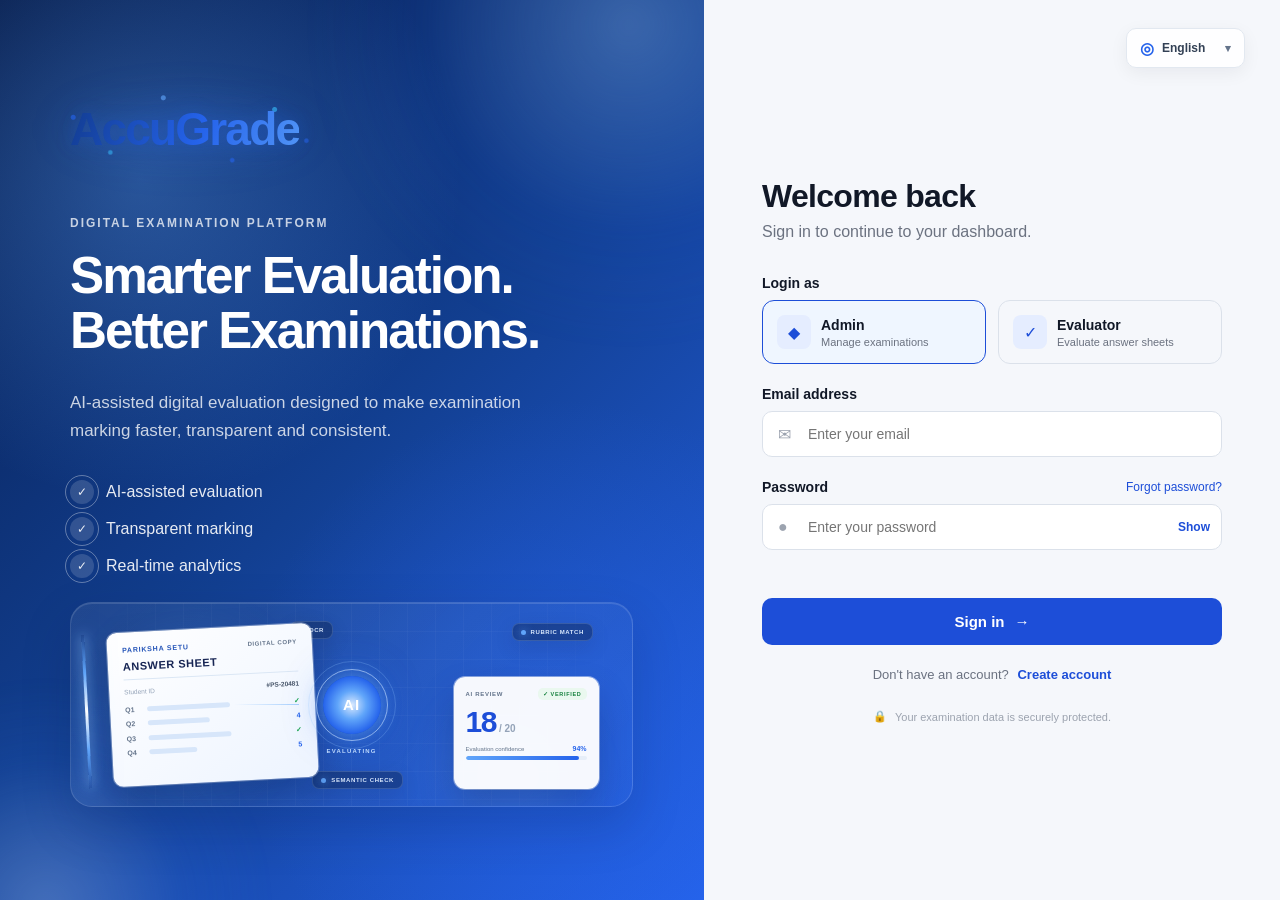
==== commit 174b48b7: "changed name and added some animation" ====
--- a/index.html
+++ b/index.html
@@ -9,7 +9,7 @@
         content="width=device-width, initial-scale=1.0"
     >
 
-    <title>Pariksha Setu | Login</title>
+    <title>AccuGrade | Login</title>
 
     <!-- CSS -->
     <link rel="stylesheet" href="style.css">
@@ -37,18 +37,14 @@
                 <!-- =================================
                      LOGO
                 ================================== -->
-
-                <div class="logo">
-
-                    <span class="logo-icon">
-                        PS
-                    </span>
-
-                    <span class="logo-text">
-                        Pariksha Setu
-                    </span>
-
-                </div>
+    
+                         <div class="logo">
+                         <span class="logo-text">AccuGrade</span>
+                         </div>
+
+                         <div class="mobile-logo">
+    <span class="logo-text">AccuGrade</span>
+</div>
 
 
                 <!-- =================================
@@ -532,7 +528,7 @@
                     </span>
 
                     <span class="logo-text">
-                        Pariksha Setu
+                        AccuGrade
                     </span>
 
                 </div>
--- a/style.css
+++ b/style.css
@@ -3413,4 +3413,196 @@
     .language-current {
         min-width: 48px;
     }
+}
+/* =========================================================
+   ACCUGRADE — HEAVY BRAND ANIMATION
+   ========================================================= */
+
+.logo {
+    position: relative;
+    display: inline-flex;
+    align-items: center;
+    isolation: isolate;
+}
+
+/* Main AccuGrade text */
+.logo-text {
+    position: relative;
+    display: inline-block;
+
+    font-size: 46px;
+    font-weight: 800;
+    letter-spacing: -1.8px;
+    line-height: 1;
+
+    /* Animated blue gradient */
+    background: linear-gradient(
+        110deg,
+        #123c91 0%,
+        #2563eb 20%,
+        #60a5fa 40%,
+        #ffffff 50%,
+        #38bdf8 60%,
+        #2563eb 80%,
+        #123c91 100%
+    );
+
+    background-size: 300% 100%;
+    -webkit-background-clip: text;
+    background-clip: text;
+    -webkit-text-fill-color: transparent;
+
+    animation:
+        accugradeGradient 4s ease-in-out infinite,
+        accugradeFloat 3.5s ease-in-out infinite;
+
+    filter:
+        drop-shadow(0 0 8px rgba(37, 99, 235, 0.25))
+        drop-shadow(0 0 20px rgba(37, 99, 235, 0.15));
+
+    z-index: 2;
+}
+
+
+/* =========================================================
+   GLOW AURA BEHIND BRAND
+   ========================================================= */
+
+.logo::before {
+    content: "";
+
+    position: absolute;
+
+    left: 50%;
+    top: 50%;
+
+    width: 125%;
+    height: 180%;
+
+    transform: translate(-50%, -50%);
+
+    background:
+        radial-gradient(
+            ellipse,
+            rgba(37, 99, 235, 0.24) 0%,
+            rgba(59, 130, 246, 0.12) 30%,
+            transparent 70%
+        );
+
+    filter: blur(18px);
+
+    animation: accugradeAura 3s ease-in-out infinite;
+
+    z-index: -1;
+}
+
+
+/* =========================================================
+   FLOATING PARTICLE / DATA EFFECT
+   ========================================================= */
+
+.logo::after {
+    content: "";
+
+    position: absolute;
+
+    left: -18px;
+    right: -18px;
+    top: -16px;
+    bottom: -16px;
+
+    background:
+        radial-gradient(circle at 8% 35%, rgba(37,99,235,.8) 0 2px, transparent 3px),
+        radial-gradient(circle at 22% 80%, rgba(56,189,248,.7) 0 1.5px, transparent 3px),
+        radial-gradient(circle at 42% 10%, rgba(96,165,250,.8) 0 2px, transparent 3px),
+        radial-gradient(circle at 68% 90%, rgba(37,99,235,.8) 0 1.5px, transparent 3px),
+        radial-gradient(circle at 84% 25%, rgba(56,189,248,.8) 0 2px, transparent 3px),
+        radial-gradient(circle at 96% 65%, rgba(37,99,235,.7) 0 1.5px, transparent 3px);
+
+    opacity: 0.8;
+
+    animation: accugradeParticles 5s linear infinite;
+
+    pointer-events: none;
+    z-index: -1;
+}
+
+
+/* =========================================================
+   ANIMATIONS
+   ========================================================= */
+
+@keyframes accugradeGradient {
+
+    0% {
+        background-position: 0% 50%;
+    }
+
+    50% {
+        background-position: 100% 50%;
+    }
+
+    100% {
+        background-position: 0% 50%;
+    }
+}
+
+
+@keyframes accugradeFloat {
+
+    0%,
+    100% {
+        transform: translateY(0) scale(1);
+    }
+
+    50% {
+        transform: translateY(-3px) scale(1.015);
+    }
+}
+
+
+@keyframes accugradeAura {
+
+    0%,
+    100% {
+        opacity: 0.45;
+        transform: translate(-50%, -50%) scale(0.9);
+    }
+
+    50% {
+        opacity: 1;
+        transform: translate(-50%, -50%) scale(1.15);
+    }
+}
+
+
+@keyframes accugradeParticles {
+
+    0% {
+        transform: translateY(8px) scale(0.95);
+        opacity: 0.35;
+    }
+
+    50% {
+        transform: translateY(-8px) scale(1);
+        opacity: 1;
+    }
+
+    100% {
+        transform: translateY(8px) scale(0.95);
+        opacity: 0.35;
+    }
+}
+
+
+/* =========================================================
+   MOBILE
+   ========================================================= */
+
+@media (max-width: 768px) {
+
+    .logo-text {
+        font-size: 38px;
+        letter-spacing: -1.3px;
+    }
 }
